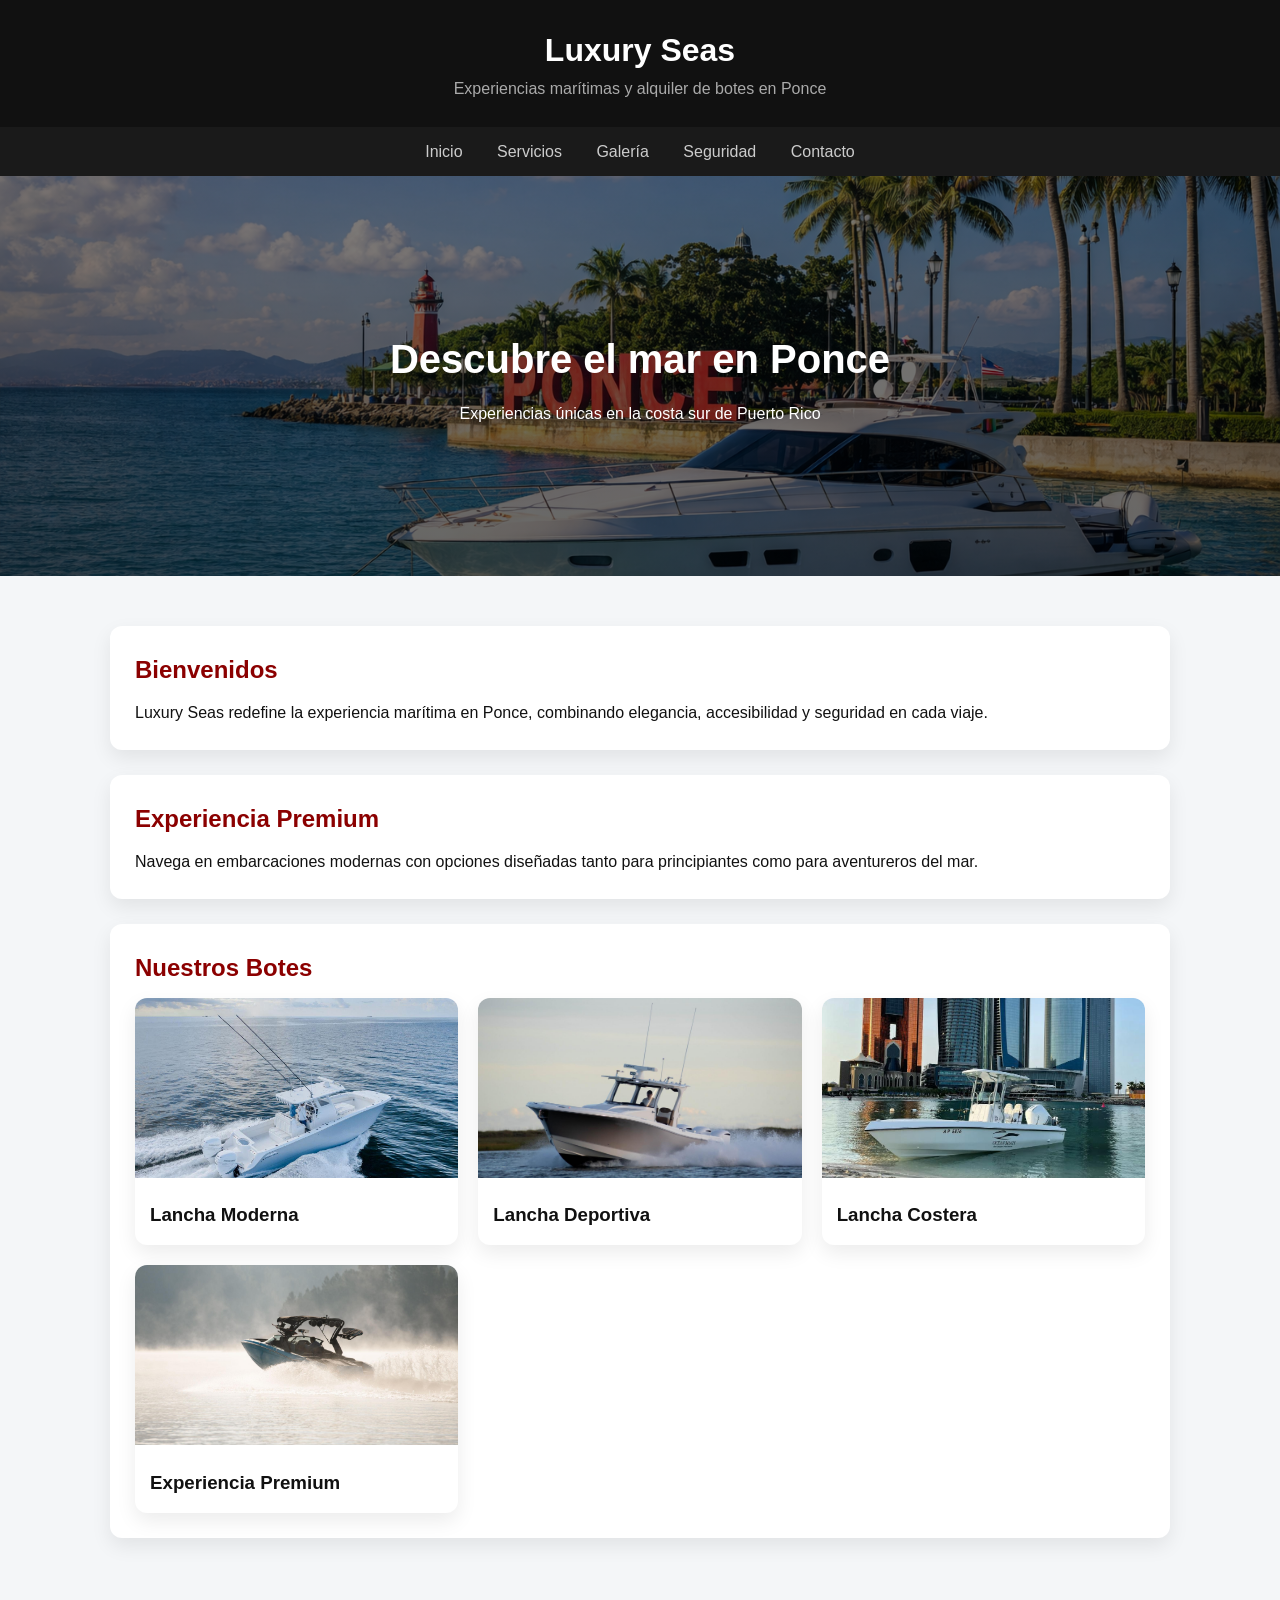
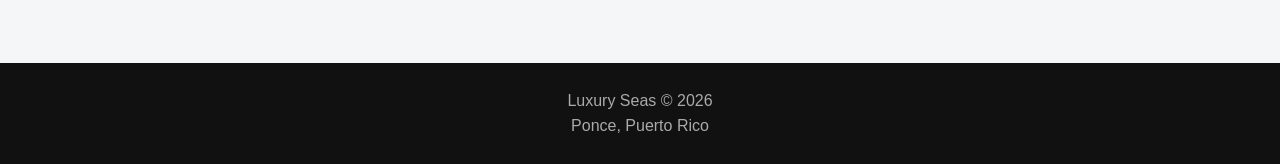
==== index.html @ 8a86f47f "Luxury Seas website" ====
<!-- Nombre: José A. Santiago Norat --> 
<!-- Número de estudiante: 843-22-9064 --> 
<!-- Fecha: Abril 8, 2026 -->
<!DOCTYPE html>
<html lang="es">
<head>
<meta charset="UTF-8">
<meta name="viewport" content="width=device-width, initial-scale=1.0">
<title>Luxury Seas | Inicio</title>

<style>

/* ===== RESET ===== */
* {
    margin: 0;
    padding: 0;
    box-sizing: border-box;
}

/* ===== BASE ===== */
body {
    font-family: Arial, sans-serif;
    background: #f4f6f8;
    color: #111;
    line-height: 1.6;

    opacity: 0;
    transition: opacity 0.5s ease;
}

body.loaded {
    opacity: 1;
}

/* ===== HEADER (IGUAL QUE SERVICIOS) ===== */
header {
    background: #111;
    color: white;
    padding: 25px;
    text-align: center;

    opacity: 0;
    transform: translateY(-20px);
    transition: 0.6s;
}

header.show {
    opacity: 1;
    transform: translateY(0);
}

header p {
    color: #aaa;
}

/* ===== NAV ===== */
nav {
    background: #1a1a1a;
    padding: 12px;
    text-align: center;

    opacity: 0;
    transform: translateY(-20px);
    transition: 0.6s;
}

nav.show {
    opacity: 1;
    transform: translateY(0);
}

nav a {
    color: #ccc;
    margin: 0 15px;
    text-decoration: none;
    position: relative;
    transition: 0.3s;
}

nav a:hover {
    color: white;
}

/* línea roja */
nav a::after {
    content: "";
    position: absolute;
    width: 0;
    height: 2px;
    background: #8b0000;
    left: 0;
    bottom: -6px;
    transition: 0.3s;
}

nav a:hover::after {
    width: 100%;
}

/* ===== HERO ===== */
.hero {
    height: 400px;
    background: linear-gradient(rgba(0,0,0,0.5), rgba(0,0,0,0.6)),
                url("images/hero.jpg") center/cover no-repeat;

    display: flex;
    align-items: center;
    justify-content: center;
    text-align: center;
    color: white;
}

.hero h2 {
    font-size: 40px;
}

.hero p {
    margin-top: 10px;
}

/* ===== MAIN ===== */
main {
    max-width: 1100px;
    margin: auto;
    padding: 50px 20px;
}

/* ===== CARDS ===== */
.card {
    background: white;
    padding: 25px;
    border-radius: 12px;

    margin-bottom: 25px;

    box-shadow: 0 8px 20px rgba(0,0,0,0.08);

    opacity: 0;
    transform: translateY(40px);
    transition: 0.6s;
}

.card.show {
    opacity: 1;
    transform: translateY(0);
}

.card h2 {
    color: #8b0000;
    margin-bottom: 10px;
}

/* ===== BOTES ===== */
.boats {
    display: grid;
    grid-template-columns: repeat(auto-fit, minmax(250px, 1fr));
    gap: 20px;
}

.boat {
    background: white;
    border-radius: 12px;
    overflow: hidden;

    box-shadow: 0 8px 20px rgba(0,0,0,0.08);

    opacity: 0;
    transform: translateY(40px);
    transition: 0.6s;
}

.boat.show {
    opacity: 1;
    transform: translateY(0);
}

.boat img {
    width: 100%;
    height: 180px;
    object-fit: cover;
}

.boat h3 {
    padding: 15px;
}

/* ===== FOOTER ===== */
footer {
    background: #111;
    color: #aaa;
    text-align: center;
    padding: 25px;
    margin-top: 50px;
}

</style>

</head>

<body>

<header>
    <h1>Luxury Seas</h1>
    <p>Experiencias marítimas y alquiler de botes en Ponce</p>
</header>

<nav>
    <a href="index.html">Inicio</a>
    <a href="servicios.html">Servicios</a>
    <a href="#">Galería</a>
    <a href="#">Seguridad</a>
    <a href="#">Contacto</a>
</nav>

<section class="hero">
    <div>
        <h2>Descubre el mar en Ponce</h2>
        <p>Experiencias únicas en la costa sur de Puerto Rico</p>
    </div>
</section>

<main>

<section class="card">
    <h2>Bienvenidos</h2>
    <p>
        Luxury Seas redefine la experiencia marítima en Ponce, combinando elegancia,
        accesibilidad y seguridad en cada viaje.
    </p>
</section>

<section class="card">
    <h2>Experiencia Premium</h2>
    <p>
        Navega en embarcaciones modernas con opciones diseñadas tanto para principiantes
        como para aventureros del mar.
    </p>
</section>

<section class="card">
    <h2>Nuestros Botes</h2>

    <div class="boats">

        <article class="boat">
            <img src="images/boat1.jpg">
            <h3>Lancha Moderna</h3>
        </article>

        <article class="boat">
            <img src="images/boat2.jpg">
            <h3>Lancha Deportiva</h3>
        </article>

        <article class="boat">
            <img src="images/boat3.jpg">
            <h3>Lancha Costera</h3>
        </article>

        <article class="boat">
            <img src="images/boat4.jpg">
            <h3>Experiencia Premium</h3>
        </article>

    </div>

</section>

</main>

<footer>
    <p>Luxury Seas © 2026<br>Ponce, Puerto Rico</p>
</footer>

<script>

/* LOAD */
window.addEventListener("load", () => {
    document.body.classList.add("loaded");

    document.querySelector("header").classList.add("show");
    document.querySelector("nav").classList.add("show");

    document.querySelectorAll(".card, .boat").forEach(el => {
        el.classList.add("show");
    });
});

/* SCROLL */
const elements = document.querySelectorAll(".card, .boat");

window.addEventListener("scroll", () => {
    elements.forEach(el => {
        const top = el.getBoundingClientRect().top;

        if (top < window.innerHeight - 100) {
            el.classList.add("show");
        }
    });
});

/* TRANSITION */
document.querySelectorAll("a").forEach(link => {
    link.addEventListener("click", function(e) {
        const href = this.getAttribute("href");

        if (href && !href.startsWith("#")) {
            e.preventDefault();

            document.body.classList.remove("loaded");

            setTimeout(() => {
                window.location.href = href;
            }, 300);
        }
    });
});

</script>

</body>
</html>
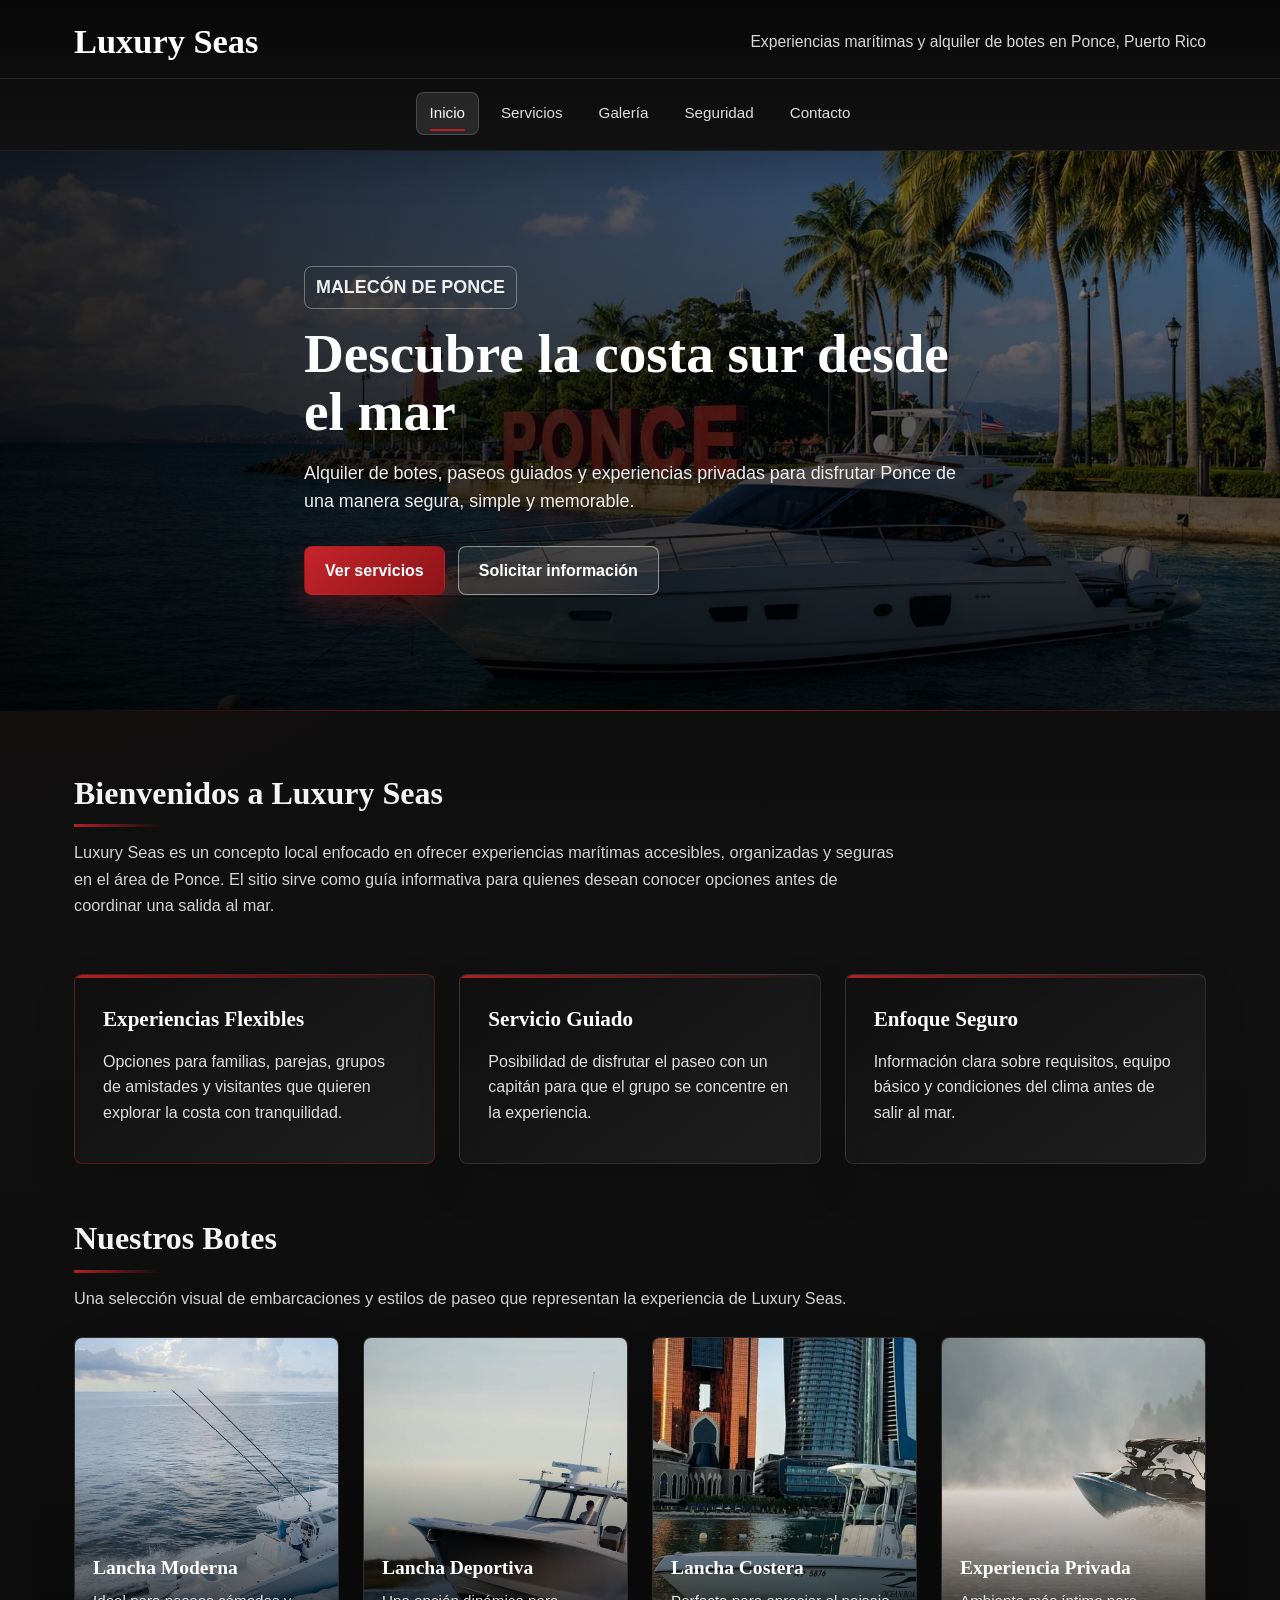
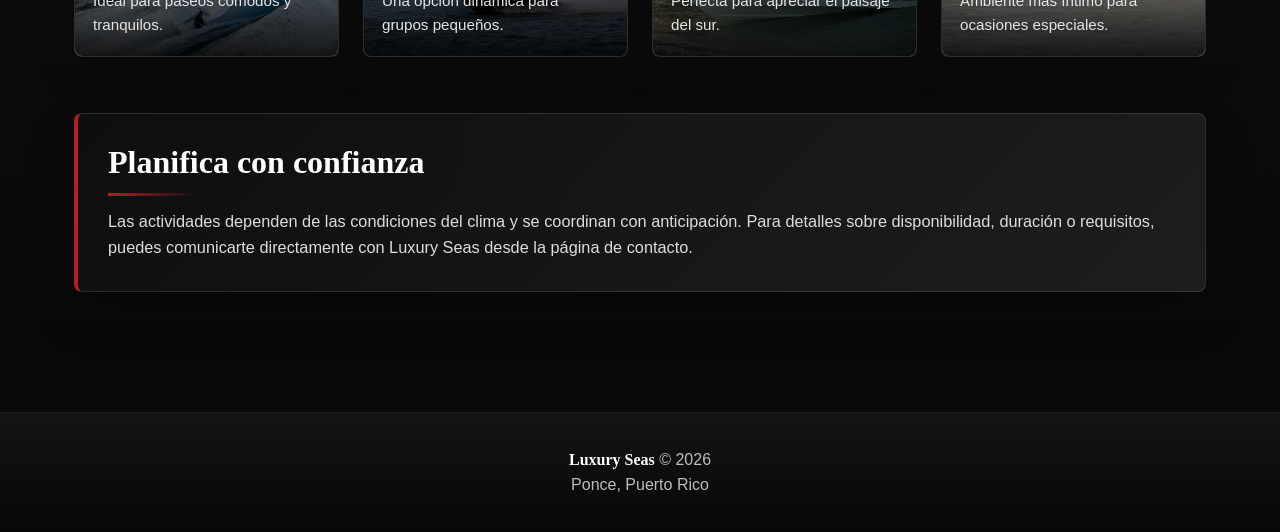
==== commit 49b3e8f9: "Polish de contenido" ====
--- a/index.html
+++ b/index.html
@@ -1,322 +1,145 @@
-<!-- Nombre: José A. Santiago Norat --> 
-<!-- Número de estudiante: 843-22-9064 --> 
-<!-- Fecha: Abril 8, 2026 -->
+<!-- Nombre: Jose A. Santiago Norat -->
+<!-- Numero de estudiante: 843-22-9064 -->
+<!-- Fecha: Mayo 26, 2026 -->
 <!DOCTYPE html>
 <html lang="es">
 <head>
-<meta charset="UTF-8">
-<meta name="viewport" content="width=device-width, initial-scale=1.0">
-<title>Luxury Seas | Inicio</title>
+    <meta charset="UTF-8">
+    <meta name="viewport" content="width=device-width, initial-scale=1.0">
+    <meta name="description" content="Luxury Seas ofrece alquiler de botes y experiencias marítimas en el área del malecón de Ponce, Puerto Rico.">
+    <title>Luxury Seas | Inicio</title>
+    <link rel="stylesheet" href="css/styles.css">
+    <script src="js/main.js" defer></script>
+</head>
+<body>
+    <a class="skip-link" href="#contenido">Saltar al contenido</a>
 
-<style>
+    <header class="site-header">
+        <div class="container header-inner">
+            <a class="brand" href="index.html">Luxury Seas</a>
+            <p class="tagline">Experiencias marítimas y alquiler de botes en Ponce, Puerto Rico</p>
+        </div>
+        <nav class="site-nav" aria-label="Navegación principal">
+            <a href="index.html" aria-current="page">Inicio</a>
+            <a href="servicios.html">Servicios</a>
+            <a href="galeria.html">Galería</a>
+            <a href="seguridad.html">Seguridad</a>
+            <a href="contacto.html">Contacto</a>
+        </nav>
+    </header>
 
-/* ===== RESET ===== */
-* {
-    margin: 0;
-    padding: 0;
-    box-sizing: border-box;
-}
+    <section class="hero">
+        <div class="container hero-content reveal">
+            <p class="eyebrow">Malecón de Ponce</p>
+            <h1>Descubre la costa sur desde el mar</h1>
+            <p>Alquiler de botes, paseos guiados y experiencias privadas para disfrutar Ponce de una manera segura, simple y memorable.</p>
+            <div class="hero-actions">
+                <a class="button button-primary" href="servicios.html">Ver servicios</a>
+                <a class="button button-secondary" href="contacto.html">Solicitar información</a>
+            </div>
+        </div>
+    </section>
 
-/* ===== BASE ===== */
-body {
-    font-family: Arial, sans-serif;
-    background: #f4f6f8;
-    color: #111;
-    line-height: 1.6;
+    <main id="contenido">
+        <section class="container section-block reveal">
+            <div class="section-head">
+                <h2>Bienvenidos a Luxury Seas</h2>
+                <p>
+                    Luxury Seas es un concepto local enfocado en ofrecer experiencias marítimas accesibles,
+                    organizadas y seguras en el área de Ponce. El sitio sirve como guía informativa para
+                    quienes desean conocer opciones antes de coordinar una salida al mar.
+                </p>
+            </div>
+        </section>
 
-    opacity: 0;
-    transition: opacity 0.5s ease;
-}
+        <div class="container section-block">
+            <div class="grid grid-3">
+                <article class="card accent-card reveal">
+                    <h3>Experiencias Flexibles</h3>
+                    <p>Opciones para familias, parejas, grupos de amistades y visitantes que quieren explorar la costa con tranquilidad.</p>
+                </article>
 
-body.loaded {
-    opacity: 1;
-}
+                <article class="card reveal">
+                    <h3>Servicio Guiado</h3>
+                    <p>Posibilidad de disfrutar el paseo con un capitán para que el grupo se concentre en la experiencia.</p>
+                </article>
 
-/* ===== HEADER (IGUAL QUE SERVICIOS) ===== */
-header {
-    background: #111;
-    color: white;
-    padding: 25px;
-    text-align: center;
+                <article class="card reveal">
+                    <h3>Enfoque Seguro</h3>
+                    <p>Información clara sobre requisitos, equipo básico y condiciones del clima antes de salir al mar.</p>
+                </article>
+            </div>
+        </div>
 
-    opacity: 0;
-    transform: translateY(-20px);
-    transition: 0.6s;
-}
+        <section class="container section-block">
+            <div class="section-head reveal">
+                <h2>Nuestros Botes</h2>
+                <p>Una selección visual de embarcaciones y estilos de paseo que representan la experiencia de Luxury Seas.</p>
+            </div>
 
-header.show {
-    opacity: 1;
-    transform: translateY(0);
-}
+            <div class="grid grid-4">
+                <figure class="image-card reveal">
+                    <picture>
+                        <source srcset="images/optimized/boat1.webp" type="image/webp">
+                        <img src="images/boat1.jpg" width="900" height="600" loading="lazy" alt="Lancha moderna navegando cerca de la costa">
+                    </picture>
+                    <figcaption>
+                        <h3>Lancha Moderna</h3>
+                        <p>Ideal para paseos cómodos y tranquilos.</p>
+                    </figcaption>
+                </figure>
 
-header p {
-    color: #aaa;
-}
+                <figure class="image-card reveal">
+                    <picture>
+                        <source srcset="images/optimized/boat2.webp" type="image/webp">
+                        <img src="images/boat2.jpg" width="900" height="601" loading="lazy" alt="Lancha deportiva preparada para una salida recreativa">
+                    </picture>
+                    <figcaption>
+                        <h3>Lancha Deportiva</h3>
+                        <p>Una opción dinámica para grupos pequeños.</p>
+                    </figcaption>
+                </figure>
 
-/* ===== NAV ===== */
-nav {
-    background: #1a1a1a;
-    padding: 12px;
-    text-align: center;
+                <figure class="image-card reveal">
+                    <picture>
+                        <source srcset="images/optimized/boat3.webp" type="image/webp">
+                        <img src="images/boat3.jpg" width="900" height="477" loading="lazy" alt="Lancha costera en aguas tranquilas">
+                    </picture>
+                    <figcaption>
+                        <h3>Lancha Costera</h3>
+                        <p>Perfecta para apreciar el paisaje del sur.</p>
+                    </figcaption>
+                </figure>
 
-    opacity: 0;
-    transform: translateY(-20px);
-    transition: 0.6s;
-}
+                <figure class="image-card reveal">
+                    <picture>
+                        <source srcset="images/optimized/boat4.webp" type="image/webp">
+                        <img src="images/boat4.jpg" width="900" height="600" loading="lazy" alt="Embarcación privada para una experiencia premium">
+                    </picture>
+                    <figcaption>
+                        <h3>Experiencia Privada</h3>
+                        <p>Ambiente más íntimo para ocasiones especiales.</p>
+                    </figcaption>
+                </figure>
+            </div>
+        </section>
 
-nav.show {
-    opacity: 1;
-    transform: translateY(0);
-}
+        <section class="container section-block reveal">
+            <div class="content-panel">
+                <h2>Planifica con confianza</h2>
+                <p class="lead">
+                    Las actividades dependen de las condiciones del clima y se coordinan con anticipación.
+                    Para detalles sobre disponibilidad, duración o requisitos, puedes comunicarte directamente
+                    con Luxury Seas desde la página de contacto.
+                </p>
+            </div>
+        </section>
+    </main>
 
-nav a {
-    color: #ccc;
-    margin: 0 15px;
-    text-decoration: none;
-    position: relative;
-    transition: 0.3s;
-}
-
-nav a:hover {
-    color: white;
-}
-
-/* línea roja */
-nav a::after {
-    content: "";
-    position: absolute;
-    width: 0;
-    height: 2px;
-    background: #8b0000;
-    left: 0;
-    bottom: -6px;
-    transition: 0.3s;
-}
-
-nav a:hover::after {
-    width: 100%;
-}
-
-/* ===== HERO ===== */
-.hero {
-    height: 400px;
-    background: linear-gradient(rgba(0,0,0,0.5), rgba(0,0,0,0.6)),
-                url("images/hero.jpg") center/cover no-repeat;
-
-    display: flex;
-    align-items: center;
-    justify-content: center;
-    text-align: center;
-    color: white;
-}
-
-.hero h2 {
-    font-size: 40px;
-}
-
-.hero p {
-    margin-top: 10px;
-}
-
-/* ===== MAIN ===== */
-main {
-    max-width: 1100px;
-    margin: auto;
-    padding: 50px 20px;
-}
-
-/* ===== CARDS ===== */
-.card {
-    background: white;
-    padding: 25px;
-    border-radius: 12px;
-
-    margin-bottom: 25px;
-
-    box-shadow: 0 8px 20px rgba(0,0,0,0.08);
-
-    opacity: 0;
-    transform: translateY(40px);
-    transition: 0.6s;
-}
-
-.card.show {
-    opacity: 1;
-    transform: translateY(0);
-}
-
-.card h2 {
-    color: #8b0000;
-    margin-bottom: 10px;
-}
-
-/* ===== BOTES ===== */
-.boats {
-    display: grid;
-    grid-template-columns: repeat(auto-fit, minmax(250px, 1fr));
-    gap: 20px;
-}
-
-.boat {
-    background: white;
-    border-radius: 12px;
-    overflow: hidden;
-
-    box-shadow: 0 8px 20px rgba(0,0,0,0.08);
-
-    opacity: 0;
-    transform: translateY(40px);
-    transition: 0.6s;
-}
-
-.boat.show {
-    opacity: 1;
-    transform: translateY(0);
-}
-
-.boat img {
-    width: 100%;
-    height: 180px;
-    object-fit: cover;
-}
-
-.boat h3 {
-    padding: 15px;
-}
-
-/* ===== FOOTER ===== */
-footer {
-    background: #111;
-    color: #aaa;
-    text-align: center;
-    padding: 25px;
-    margin-top: 50px;
-}
-
-</style>
-
-</head>
-
-<body>
-
-<header>
-    <h1>Luxury Seas</h1>
-    <p>Experiencias marítimas y alquiler de botes en Ponce</p>
-</header>
-
-<nav>
-    <a href="index.html">Inicio</a>
-    <a href="servicios.html">Servicios</a>
-    <a href="#">Galería</a>
-    <a href="#">Seguridad</a>
-    <a href="#">Contacto</a>
-</nav>
-
-<section class="hero">
-    <div>
-        <h2>Descubre el mar en Ponce</h2>
-        <p>Experiencias únicas en la costa sur de Puerto Rico</p>
-    </div>
-</section>
-
-<main>
-
-<section class="card">
-    <h2>Bienvenidos</h2>
-    <p>
-        Luxury Seas redefine la experiencia marítima en Ponce, combinando elegancia,
-        accesibilidad y seguridad en cada viaje.
-    </p>
-</section>
-
-<section class="card">
-    <h2>Experiencia Premium</h2>
-    <p>
-        Navega en embarcaciones modernas con opciones diseñadas tanto para principiantes
-        como para aventureros del mar.
-    </p>
-</section>
-
-<section class="card">
-    <h2>Nuestros Botes</h2>
-
-    <div class="boats">
-
-        <article class="boat">
-            <img src="images/boat1.jpg">
-            <h3>Lancha Moderna</h3>
-        </article>
-
-        <article class="boat">
-            <img src="images/boat2.jpg">
-            <h3>Lancha Deportiva</h3>
-        </article>
-
-        <article class="boat">
-            <img src="images/boat3.jpg">
-            <h3>Lancha Costera</h3>
-        </article>
-
-        <article class="boat">
-            <img src="images/boat4.jpg">
-            <h3>Experiencia Premium</h3>
-        </article>
-
-    </div>
-
-</section>
-
-</main>
-
-<footer>
-    <p>Luxury Seas © 2026<br>Ponce, Puerto Rico</p>
-</footer>
-
-<script>
-
-/* LOAD */
-window.addEventListener("load", () => {
-    document.body.classList.add("loaded");
-
-    document.querySelector("header").classList.add("show");
-    document.querySelector("nav").classList.add("show");
-
-    document.querySelectorAll(".card, .boat").forEach(el => {
-        el.classList.add("show");
-    });
-});
-
-/* SCROLL */
-const elements = document.querySelectorAll(".card, .boat");
-
-window.addEventListener("scroll", () => {
-    elements.forEach(el => {
-        const top = el.getBoundingClientRect().top;
-
-        if (top < window.innerHeight - 100) {
-            el.classList.add("show");
-        }
-    });
-});
-
-/* TRANSITION */
-document.querySelectorAll("a").forEach(link => {
-    link.addEventListener("click", function(e) {
-        const href = this.getAttribute("href");
-
-        if (href && !href.startsWith("#")) {
-            e.preventDefault();
-
-            document.body.classList.remove("loaded");
-
-            setTimeout(() => {
-                window.location.href = href;
-            }, 300);
-        }
-    });
-});
-
-</script>
-
+    <footer class="site-footer">
+        <div class="container">
+            <p><strong>Luxury Seas</strong> © 2026<br>Ponce, Puerto Rico</p>
+        </div>
+    </footer>
 </body>
-</html>+</html>
--- a/css/styles.css
+++ b/css/styles.css
@@ -0,0 +1,721 @@
+/* Nombre: Jose A. Santiago Norat */
+/* Luxury Seas - estilos generales */
+
+* {
+    box-sizing: border-box;
+    margin: 0;
+    padding: 0;
+}
+
+html {
+    scroll-behavior: smooth;
+}
+
+body {
+    background:
+        radial-gradient(circle at top left, rgba(178, 31, 36, 0.16), transparent 34%),
+        linear-gradient(180deg, #070707 0%, #111111 46%, #070707 100%);
+    color: #f4f4f4;
+    font-family: Arial, Helvetica, sans-serif;
+    line-height: 1.6;
+}
+
+img {
+    display: block;
+    max-width: 100%;
+}
+
+a {
+    color: inherit;
+}
+
+.skip-link {
+    background: #b21f24;
+    color: #ffffff;
+    left: 16px;
+    padding: 10px 14px;
+    position: absolute;
+    top: -48px;
+    z-index: 20;
+}
+
+.skip-link:focus {
+    top: 16px;
+}
+
+.container {
+    margin: 0 auto;
+    max-width: 1180px;
+    padding: 0 24px;
+}
+
+.site-header {
+    background: linear-gradient(180deg, rgba(8, 8, 8, 0.98), rgba(18, 18, 18, 0.96));
+    border-bottom: 1px solid rgba(255, 255, 255, 0.1);
+    box-shadow: 0 18px 40px rgba(0, 0, 0, 0.24);
+    color: #ffffff;
+    position: relative;
+    z-index: 10;
+}
+
+.header-inner {
+    align-items: center;
+    display: flex;
+    gap: 22px;
+    justify-content: space-between;
+    padding-bottom: 20px;
+    padding-top: 24px;
+}
+
+.brand {
+    color: #ffffff;
+    font-family: Georgia, "Times New Roman", serif;
+    font-size: 2.15rem;
+    font-weight: 700;
+    line-height: 1;
+    text-decoration: none;
+}
+
+.tagline {
+    color: #d8d8d8;
+    font-size: 0.98rem;
+    max-width: 560px;
+    overflow-wrap: break-word;
+    text-align: right;
+}
+
+.site-nav {
+    align-items: center;
+    border-top: 1px solid rgba(255, 255, 255, 0.1);
+    display: flex;
+    flex-wrap: wrap;
+    gap: 8px;
+    justify-content: center;
+    padding: 13px 24px 15px;
+}
+
+.site-nav a {
+    border: 1px solid transparent;
+    border-radius: 8px;
+    color: #dddddd;
+    flex: 0 0 auto;
+    font-size: 0.95rem;
+    padding: 8px 13px;
+    position: relative;
+    text-decoration: none;
+    transition: background 0.22s ease, border-color 0.22s ease, color 0.22s ease;
+}
+
+.site-nav a:hover,
+.site-nav a:focus-visible,
+.site-nav a[aria-current="page"] {
+    background: rgba(255, 255, 255, 0.1);
+    border-color: rgba(255, 255, 255, 0.16);
+    color: #ffffff;
+}
+
+.site-nav a[aria-current="page"]::after {
+    background: #b21f24;
+    bottom: 3px;
+    content: "";
+    height: 2px;
+    left: 13px;
+    position: absolute;
+    right: 13px;
+}
+
+.hero {
+    align-items: center;
+    background:
+        linear-gradient(90deg, rgba(0, 0, 0, 0.78) 0%, rgba(0, 0, 0, 0.52) 44%, rgba(0, 0, 0, 0.18) 100%),
+        linear-gradient(180deg, rgba(0, 0, 0, 0.18), rgba(0, 0, 0, 0.74)),
+        url("../images/optimized/hero.webp") center/cover no-repeat;
+    color: #ffffff;
+    display: flex;
+    min-height: 560px;
+    position: relative;
+}
+
+.hero::after,
+.page-hero::after {
+    background: linear-gradient(90deg, transparent, rgba(178, 31, 36, 0.85), transparent);
+    bottom: 0;
+    content: "";
+    height: 1px;
+    left: 0;
+    position: absolute;
+    right: 0;
+}
+
+.hero-content {
+    max-width: 720px;
+    padding-bottom: 90px;
+    padding-top: 90px;
+}
+
+.eyebrow {
+    border: 1px solid rgba(255, 255, 255, 0.34);
+    border-radius: 8px;
+    color: #ffffff;
+    display: inline-block;
+    font-size: 0.88rem;
+    font-weight: 700;
+    margin-bottom: 16px;
+    padding: 6px 11px;
+    text-transform: uppercase;
+}
+
+.hero h1,
+.page-hero h1 {
+    font-family: Georgia, "Times New Roman", serif;
+    font-size: 3.45rem;
+    line-height: 1.05;
+    margin-bottom: 18px;
+}
+
+.hero p,
+.page-hero p {
+    color: #eeeeee;
+    font-size: 1.12rem;
+    max-width: 690px;
+    overflow-wrap: break-word;
+}
+
+.hero-actions {
+    display: flex;
+    flex-wrap: wrap;
+    gap: 13px;
+    margin-top: 30px;
+}
+
+.button {
+    align-items: center;
+    border: 1px solid transparent;
+    border-radius: 8px;
+    cursor: pointer;
+    display: inline-flex;
+    font: inherit;
+    font-weight: 700;
+    justify-content: center;
+    min-height: 46px;
+    padding: 11px 20px;
+    text-decoration: none;
+    transition: background 0.22s ease, border-color 0.22s ease, color 0.22s ease, transform 0.22s ease;
+}
+
+.button:hover,
+.button:focus-visible {
+    transform: translateY(-2px);
+}
+
+.button-primary {
+    background: linear-gradient(135deg, #c5252b, #8c1418);
+    box-shadow: 0 14px 30px rgba(178, 31, 36, 0.28);
+    color: #ffffff;
+}
+
+.button-primary:hover,
+.button-primary:focus-visible {
+    background: linear-gradient(135deg, #d22a31, #7d1115);
+}
+
+.button-secondary {
+    background: rgba(255, 255, 255, 0.08);
+    border-color: rgba(255, 255, 255, 0.48);
+    color: #ffffff;
+}
+
+.button-secondary:hover,
+.button-secondary:focus-visible {
+    background: rgba(255, 255, 255, 0.16);
+    border-color: rgba(255, 255, 255, 0.72);
+}
+
+.page-hero {
+    background:
+        linear-gradient(90deg, rgba(4, 4, 4, 0.84), rgba(16, 16, 16, 0.56)),
+        linear-gradient(180deg, rgba(0, 0, 0, 0.12), rgba(0, 0, 0, 0.68)),
+        url("../images/optimized/hero.webp") center/cover no-repeat;
+    color: #ffffff;
+    min-height: 330px;
+    padding: 78px 0;
+    position: relative;
+}
+
+.page-hero p {
+    color: #e3e3e3;
+}
+
+.gallery-hero {
+    background:
+        linear-gradient(90deg, rgba(4, 4, 4, 0.84), rgba(16, 16, 16, 0.48)),
+        linear-gradient(180deg, rgba(0, 0, 0, 0.08), rgba(0, 0, 0, 0.72)),
+        url("../images/gallery/la-guancha-air-view.webp") center/cover no-repeat;
+}
+
+main {
+    background: transparent;
+    padding: 64px 0;
+}
+
+.section-block {
+    margin-bottom: 56px;
+}
+
+.section-head {
+    margin-bottom: 26px;
+    max-width: 820px;
+}
+
+.section-head h2,
+.content-panel h2,
+.contact-card h2 {
+    font-family: Georgia, "Times New Roman", serif;
+    font-size: 2rem;
+    line-height: 1.18;
+    margin-bottom: 12px;
+}
+
+.section-head h2::after,
+.content-panel h2::after,
+.contact-card h2::after {
+    background: linear-gradient(90deg, #b21f24, rgba(178, 31, 36, 0));
+    content: "";
+    display: block;
+    height: 3px;
+    margin-top: 12px;
+    width: 88px;
+}
+
+.section-head p,
+.lead {
+    color: #d2d2d2;
+    font-size: 1.02rem;
+}
+
+.grid {
+    display: grid;
+    gap: 24px;
+}
+
+.grid-2 {
+    grid-template-columns: repeat(2, minmax(0, 1fr));
+}
+
+.grid-3 {
+    grid-template-columns: repeat(3, minmax(0, 1fr));
+}
+
+.grid-4 {
+    grid-template-columns: repeat(4, minmax(0, 1fr));
+}
+
+.card,
+.image-card,
+.contact-card {
+    border: 1px solid rgba(255, 255, 255, 0.12);
+    border-radius: 8px;
+    box-shadow: 0 20px 48px rgba(0, 0, 0, 0.11);
+}
+
+.card,
+.contact-card {
+    background: linear-gradient(145deg, rgba(15, 15, 15, 0.92), rgba(34, 34, 34, 0.82));
+    color: #ffffff;
+    padding: 28px;
+}
+
+.card {
+    min-height: 190px;
+    overflow: hidden;
+    position: relative;
+}
+
+.card::before {
+    background: linear-gradient(90deg, #b21f24, rgba(178, 31, 36, 0));
+    content: "";
+    height: 3px;
+    left: 0;
+    position: absolute;
+    right: 0;
+    top: 0;
+}
+
+.card h3,
+.contact-card h3 {
+    color: #ffffff;
+    font-family: Georgia, "Times New Roman", serif;
+    font-size: 1.32rem;
+    margin-bottom: 12px;
+}
+
+.card p,
+.card li,
+.contact-card p {
+    color: #dedede;
+}
+
+.card ul,
+.check-list {
+    margin-top: 14px;
+    padding-left: 20px;
+}
+
+.card li + li,
+.check-list li + li {
+    margin-top: 7px;
+}
+
+.accent-card {
+    border-color: rgba(178, 31, 36, 0.45);
+}
+
+.image-card {
+    background: #111111;
+    min-height: 320px;
+    overflow: hidden;
+    position: relative;
+}
+
+.image-card picture {
+    aspect-ratio: 4 / 3;
+    background: #151515;
+    display: block;
+    height: 100%;
+    overflow: hidden;
+}
+
+.image-card img {
+    height: 100%;
+    object-fit: cover;
+    transition: transform 0.42s ease, opacity 0.42s ease;
+    width: 100%;
+}
+
+.image-card:hover img {
+    opacity: 0.92;
+    transform: scale(1.05);
+}
+
+.image-card figcaption,
+.image-card .card-body {
+    background: linear-gradient(180deg, transparent, rgba(0, 0, 0, 0.9));
+    bottom: 0;
+    color: #ffffff;
+    left: 0;
+    padding: 90px 18px 18px;
+    position: absolute;
+    right: 0;
+}
+
+.image-card h3 {
+    color: #ffffff;
+    font-family: Georgia, "Times New Roman", serif;
+    font-size: 1.22rem;
+    margin-bottom: 6px;
+}
+
+.image-card p {
+    color: #e5e5e5;
+    font-size: 0.95rem;
+}
+
+.content-panel {
+    background: linear-gradient(135deg, rgba(15, 15, 15, 0.94), rgba(34, 34, 34, 0.84));
+    border: 1px solid rgba(255, 255, 255, 0.12);
+    border-left: 4px solid #b21f24;
+    border-radius: 8px;
+    box-shadow: 0 22px 50px rgba(0, 0, 0, 0.18);
+    color: #ffffff;
+    padding: 30px;
+}
+
+.content-panel h2 {
+    color: #ffffff;
+}
+
+.content-panel .lead,
+.content-panel p,
+.content-panel span {
+    color: #dddddd;
+}
+
+.content-panel .info-row {
+    border-top-color: rgba(255, 255, 255, 0.16);
+}
+
+.content-panel .info-row strong {
+    color: #ffffff;
+}
+
+.contact-card .lead {
+    margin-bottom: 20px;
+}
+
+.info-row {
+    border-top: 1px solid rgba(255, 255, 255, 0.14);
+    display: grid;
+    gap: 8px;
+    grid-template-columns: 190px 1fr;
+    padding: 15px 0;
+}
+
+.info-row:first-of-type {
+    border-top: 0;
+}
+
+.info-row strong {
+    color: #ffffff;
+}
+
+.note {
+    background: linear-gradient(135deg, rgba(17, 17, 17, 0.94), rgba(34, 34, 34, 0.84));
+    border: 1px solid rgba(178, 31, 36, 0.22);
+    border-left: 4px solid #b21f24;
+    border-radius: 8px;
+    box-shadow: 0 12px 30px rgba(0, 0, 0, 0.08);
+    color: #f1f1f1;
+    padding: 20px 22px;
+}
+
+.form {
+    display: grid;
+    gap: 16px;
+}
+
+.form label {
+    color: #ffffff;
+    display: grid;
+    font-weight: 700;
+    gap: 8px;
+}
+
+.form input,
+.form textarea,
+.form select {
+    background: rgba(255, 255, 255, 0.11);
+    border: 1px solid rgba(255, 255, 255, 0.22);
+    border-radius: 8px;
+    color: #ffffff;
+    font: inherit;
+    padding: 12px 13px;
+    width: 100%;
+}
+
+.form textarea {
+    min-height: 140px;
+    resize: vertical;
+}
+
+.form input:focus,
+.form textarea:focus,
+.form select:focus {
+    border-color: #b21f24;
+    outline: 3px solid rgba(178, 31, 36, 0.16);
+}
+
+.form-message {
+    color: #ffd1d1;
+    font-weight: 700;
+    min-height: 24px;
+}
+
+.concierge-card {
+    background:
+        linear-gradient(145deg, rgba(11, 11, 11, 0.96), rgba(37, 37, 37, 0.94)),
+        url("../images/optimized/hero.webp") center/cover no-repeat;
+    border-color: rgba(255, 255, 255, 0.14);
+    color: #ffffff;
+}
+
+.concierge-card h2,
+.concierge-card label {
+    color: #ffffff;
+}
+
+.concierge-card h2::after {
+    background: linear-gradient(90deg, #b21f24, rgba(255, 255, 255, 0));
+}
+
+.concierge-card .lead {
+    color: #dddddd;
+}
+
+.concierge-card .form input,
+.concierge-card .form textarea,
+.concierge-card .form select {
+    background: rgba(255, 255, 255, 0.11);
+    border-color: rgba(255, 255, 255, 0.24);
+    color: #ffffff;
+}
+
+.concierge-card .form select option {
+    background: #151515;
+    color: #ffffff;
+}
+
+.concierge-card .form-message {
+    color: #ffd1d1;
+}
+
+.contact-details {
+    background: linear-gradient(145deg, rgba(15, 15, 15, 0.92), rgba(34, 34, 34, 0.82));
+}
+
+.site-footer {
+    background: linear-gradient(180deg, #141414, #070707);
+    border-top: 1px solid rgba(255, 255, 255, 0.08);
+    color: #bdbdbd;
+    padding: 34px 0;
+    text-align: center;
+}
+
+.site-footer strong {
+    color: #ffffff;
+    font-family: Georgia, "Times New Roman", serif;
+}
+
+.has-js .reveal {
+    opacity: 0;
+    transform: translateY(22px);
+    transition: opacity 0.65s ease, transform 0.65s ease;
+}
+
+.has-js .reveal.is-visible {
+    opacity: 1;
+    transform: translateY(0);
+}
+
+:focus-visible {
+    outline: 3px solid rgba(178, 31, 36, 0.42);
+    outline-offset: 3px;
+}
+
+@media (max-width: 980px) {
+    .grid-3,
+    .grid-4 {
+        grid-template-columns: repeat(2, minmax(0, 1fr));
+    }
+
+    .hero h1,
+    .page-hero h1 {
+        font-size: 2.85rem;
+    }
+}
+
+@media (max-width: 720px) {
+    .container {
+        padding-left: 20px;
+        padding-right: 20px;
+    }
+
+    .header-inner {
+        align-items: flex-start;
+        flex-direction: column;
+        gap: 9px;
+        padding-bottom: 18px;
+    }
+
+    .brand {
+        font-size: 1.82rem;
+    }
+
+    .tagline {
+        font-size: 0.95rem;
+        max-width: 100%;
+        text-align: left;
+    }
+
+    .site-nav {
+        justify-content: center;
+        padding-left: 14px;
+        padding-right: 14px;
+    }
+
+    .site-nav a {
+        font-size: 0.92rem;
+        padding: 7px 10px;
+    }
+
+    .hero {
+        min-height: 470px;
+    }
+
+    .hero-content {
+        padding-bottom: 60px;
+        padding-top: 60px;
+    }
+
+    .hero h1,
+    .page-hero h1 {
+        font-size: 2.18rem;
+        overflow-wrap: break-word;
+    }
+
+    .hero p,
+    .page-hero p {
+        font-size: 1rem;
+    }
+
+    .page-hero {
+        min-height: 280px;
+        padding: 58px 0;
+    }
+
+    .hero-actions {
+        gap: 10px;
+    }
+
+    .button {
+        min-height: 43px;
+        padding: 10px 14px;
+    }
+
+    main {
+        padding: 44px 0;
+    }
+
+    .section-block {
+        margin-bottom: 42px;
+    }
+
+    .section-head h2,
+    .content-panel h2,
+    .contact-card h2 {
+        font-size: 1.7rem;
+    }
+
+    .grid-2,
+    .grid-3,
+    .grid-4 {
+        grid-template-columns: 1fr;
+    }
+
+    .card,
+    .contact-card,
+    .content-panel {
+        padding: 23px;
+    }
+
+    .image-card {
+        min-height: 300px;
+    }
+
+    .info-row {
+        grid-template-columns: 1fr;
+    }
+}
+
+@media (prefers-reduced-motion: reduce) {
+    html {
+        scroll-behavior: auto;
+    }
+
+    *,
+    *::before,
+    *::after {
+        animation-duration: 0.01ms !important;
+        animation-iteration-count: 1 !important;
+        transition-duration: 0.01ms !important;
+    }
+}
